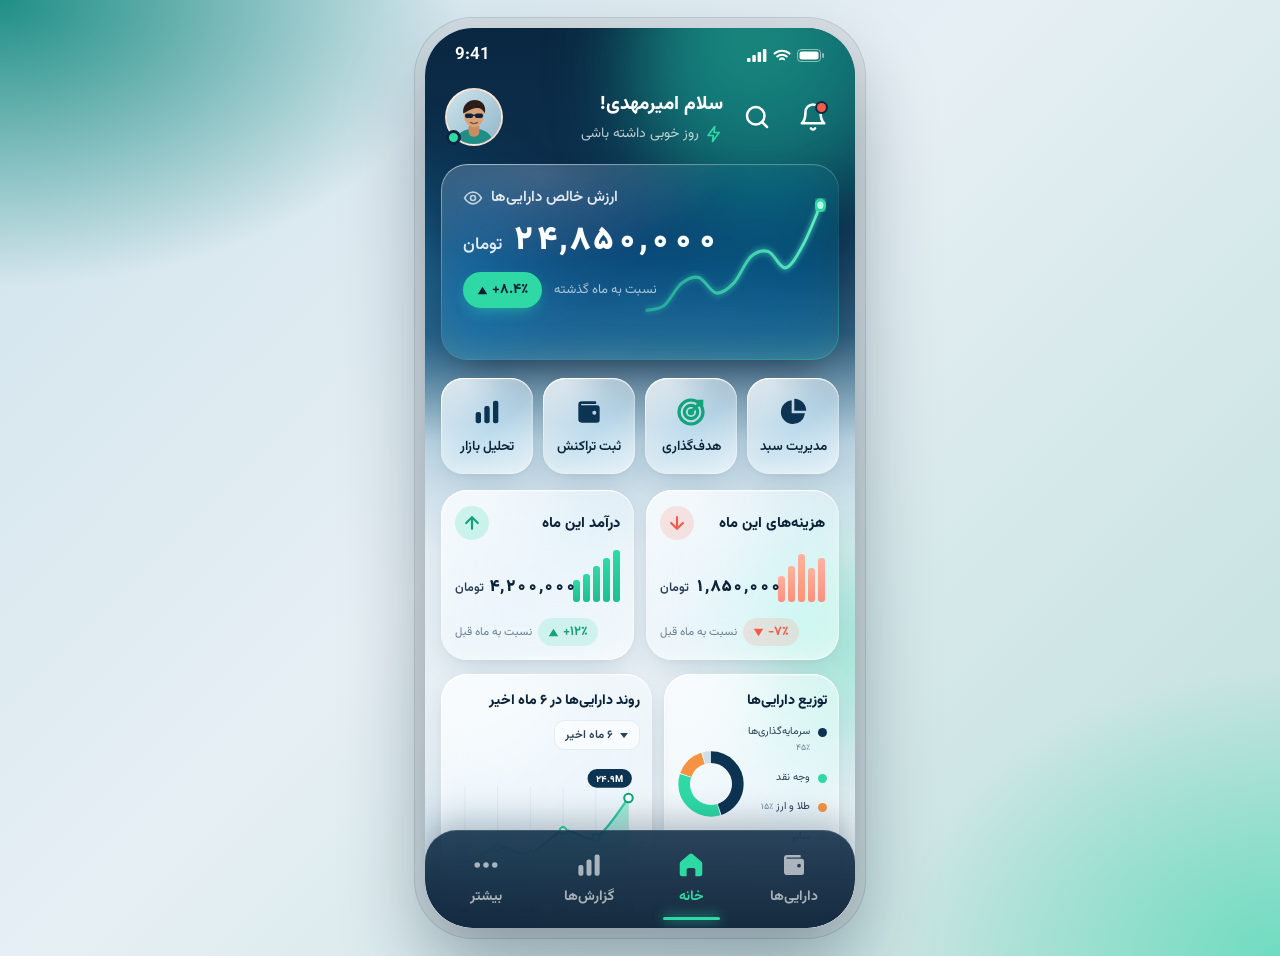
==== finance-app/index.html @ d3fecaba "Add Smart Financial Goals prototype (liquid-glass UI) Standalone HTML/CSS/JS prototype in finance-ap" ====
<!doctype html>
<html lang="fa" dir="rtl">
<head>
  <meta charset="utf-8">
  <meta name="viewport" content="width=device-width, initial-scale=1, viewport-fit=cover">
  <meta name="theme-color" content="#0a2741">
  <title>اهداف هوشمند مالی</title>
  <link rel="preconnect" href="https://fonts.googleapis.com">
  <link rel="preconnect" href="https://fonts.gstatic.com" crossorigin>
  <link href="https://fonts.googleapis.com/css2?family=Vazirmatn:wght@400;500;600;700;800;900&display=swap" rel="stylesheet">
  <link rel="stylesheet" href="css/styles.css">
</head>
<body>
  <div class="phone view-home" id="phone">
    <!-- liquid colour field the glass cards blur -->
    <div class="liquid-bg" aria-hidden="true">
      <div class="blob b1"></div><div class="blob b2"></div><div class="blob b3"></div>
      <div class="blob b4"></div><div class="blob b5"></div>
    </div>

    <main class="scroll" id="scroll">
      <div class="statusbar" aria-hidden="true">
        <span>9:41</span>
        <span class="icons">
          <svg width="20" height="13" viewBox="0 0 20 13" fill="#fff"><rect x="0" y="9" width="3.5" height="4" rx="1"/><rect x="5.3" y="6" width="3.5" height="7" rx="1"/><rect x="10.6" y="3" width="3.5" height="10" rx="1"/><rect x="15.9" y="0" width="3.5" height="13" rx="1"/></svg>
          <svg width="18" height="13" viewBox="0 0 18 13" fill="none" stroke="#fff" stroke-width="2" stroke-linecap="round"><path d="M1.5 4.6a11 11 0 0 1 15 0M4.2 7.6a7 7 0 0 1 9.6 0M6.9 10.4a3 3 0 0 1 4.2 0"/></svg>
          <svg width="28" height="13" viewBox="0 0 28 13"><rect x=".5" y=".5" width="23" height="12" rx="3.5" fill="none" stroke="#fff" opacity=".5"/><rect x="2.5" y="2.5" width="19" height="8" rx="2" fill="#fff"/><rect x="25" y="4" width="2" height="5" rx="1" fill="#fff" opacity=".5"/></svg>
        </span>
      </div>
      <div id="view"></div>
    </main>

    <div id="overlay-slot"></div>

    <nav class="bottom-nav" id="nav" aria-label="منوی اصلی">
      <button class="nav-btn" data-nav="assets">
        <svg width="30" height="30" viewBox="0 0 24 24" fill="currentColor"><path d="M4 6.5A2.5 2.5 0 0 1 6.5 4h10a1 1 0 0 1 0 2h-10a.5.5 0 0 0 0 1H18a2 2 0 0 1 2 2v9a2 2 0 0 1-2 2H6.5A2.5 2.5 0 0 1 4 17.5v-11Zm12 7.5a1.5 1.5 0 1 0 0-3 1.5 1.5 0 0 0 0 3Z"/></svg>
        دارایی‌ها
      </button>
      <button class="nav-btn active" data-nav="home">
        <svg width="30" height="30" viewBox="0 0 24 24" fill="currentColor"><path d="M10.6 3.4a2.2 2.2 0 0 1 2.8 0l6.8 5.7c.5.4.8 1 .8 1.7V19a2 2 0 0 1-2 2h-3.5v-5.2a1.5 1.5 0 0 0-1.5-1.5h-4a1.5 1.5 0 0 0-1.5 1.5V21H5a2 2 0 0 1-2-2v-8.2c0-.7.3-1.3.8-1.7l6.8-5.7Z"/></svg>
        خانه
      </button>
      <button class="nav-btn" data-nav="achievements">
        <svg width="30" height="30" viewBox="0 0 24 24" fill="currentColor"><rect x="3.5" y="12" width="4" height="8.5" rx="1.6"/><rect x="10" y="7.5" width="4" height="13" rx="1.6"/><rect x="16.5" y="3.5" width="4" height="17" rx="1.6"/></svg>
        گزارش‌ها
      </button>
      <button class="nav-btn" data-nav="more">
        <svg width="30" height="30" viewBox="0 0 24 24" fill="currentColor"><circle cx="5" cy="12" r="2.2"/><circle cx="12" cy="12" r="2.2"/><circle cx="19" cy="12" r="2.2"/></svg>
        بیشتر
      </button>
    </nav>

    <div class="toast" id="toast" role="status" aria-live="polite"></div>
  </div>

  <script src="js/engine.js"></script>
  <script src="js/data.js"></script>
  <script src="js/app.js"></script>
</body>
</html>
---- finance-app/css/styles.css ----
/* =====================================================================
   Lmonitor Finance — Liquid Glass UI
   Palette from the reference design (ocean navy + mint + coral),
   card treatment: frosted "liquid glass" (blur + gradient rim + sheen).
   ===================================================================== */

:root {
  --navy-900: #071d33;
  --navy-800: #0a2741;
  --navy-700: #0d3352;
  --navy-600: #124266;
  --ocean:    #155e8c;
  --ocean-2:  #1d77ac;
  --mint:     #2fd9a6;
  --mint-2:   #1fbf8f;
  --mint-3:   #12a37b;
  --mint-soft:#d8f7ec;
  --coral:    #ff7a66;
  --coral-2:  #f25c4a;
  --coral-soft:#ffe3de;
  --orange:   #f59342;
  --amber:    #f2b33d;
  --ink:      #0c2238;
  --ink-2:    #2a3f55;
  --muted:    #6b7f93;
  --line:     rgba(13, 51, 82, .08);
  --bg-light: #eaf1f6;
  --radius-lg: 26px;
  --radius-md: 20px;
  --radius-sm: 14px;
  --font: 'Vazirmatn', 'Vazir', Tahoma, system-ui, sans-serif;
  --ease: cubic-bezier(.2, .8, .2, 1);
  --app-w: 430px;
}

* { box-sizing: border-box; -webkit-tap-highlight-color: transparent; }
html, body { margin: 0; padding: 0; }
body {
  font-family: var(--font);
  color: var(--ink);
  background:
    radial-gradient(60% 50% at 0% 0%, #1f8f86 0%, transparent 60%),
    radial-gradient(50% 50% at 100% 100%, #6fdcc0 0%, transparent 60%),
    linear-gradient(135deg, #cfe3ec 0%, #e6eff4 45%, #bfe0dc 100%);
  min-height: 100vh;
  display: flex;
  justify-content: center;
  align-items: flex-start;
  -webkit-font-smoothing: antialiased;
}
button, input, select, textarea { font-family: inherit; color: inherit; }
button { cursor: pointer; border: 0; background: none; padding: 0; }
.num { font-feature-settings: "tnum"; letter-spacing: .3px; }
.sr-only { position: absolute; width: 1px; height: 1px; overflow: hidden; clip: rect(0 0 0 0); }

/* ---------------------------------------------------------------------
   Phone shell + liquid background
   --------------------------------------------------------------------- */
.phone {
  position: relative;
  width: 100%;
  max-width: var(--app-w);
  min-height: 100vh;
  overflow: hidden;
  background: var(--bg-light);
  isolation: isolate;
}
@media (min-width: 520px) {
  body { padding: 28px 0; }
  .phone {
    min-height: 900px;
    height: calc(100vh - 56px);
    max-height: 932px;
    border-radius: 48px;
    box-shadow: 0 40px 80px rgba(7, 29, 51, .35), 0 0 0 10px rgba(255,255,255,.35), 0 0 0 11px rgba(7,29,51,.15);
  }
}

/* The colour field everything floats on. Glass needs something to blur. */
.liquid-bg {
  position: absolute; inset: 0; z-index: -1; overflow: hidden;
  background: linear-gradient(180deg, var(--navy-800) 0%, var(--navy-700) 22%, #2c5d7d 34%, #b9d3e1 46%, #e4eef4 58%, #e8f0f5 100%);
}
.view-goals .liquid-bg, .view-goal .liquid-bg, .view-achievements .liquid-bg, .view-assets .liquid-bg {
  background: linear-gradient(180deg, var(--navy-800) 0%, var(--navy-700) 16%, #3b6c8a 28%, #c4dae6 40%, #e6eff4 54%, #e8f0f5 100%);
}
.blob {
  position: absolute; border-radius: 50%; filter: blur(40px); opacity: .85;
  animation: float 18s ease-in-out infinite alternate;
}
.blob.b1 { width: 320px; height: 320px; top: -120px; right: -90px; background: radial-gradient(circle at 40% 40%, #1fa58e, #0e6c73 60%, transparent 70%); }
.blob.b2 { width: 260px; height: 260px; top: 120px; left: -140px; background: radial-gradient(circle, #1c6fa0, transparent 70%); animation-duration: 22s; }
.blob.b3 { width: 300px; height: 300px; top: 470px; right: -160px; background: radial-gradient(circle, rgba(47,217,166,.55), transparent 70%); animation-duration: 26s; }
.blob.b4 { width: 260px; height: 260px; top: 760px; left: -120px; background: radial-gradient(circle, rgba(29,119,172,.35), transparent 70%); animation-duration: 20s; }
.blob.b5 { width: 220px; height: 220px; top: 1050px; right: -60px; background: radial-gradient(circle, rgba(47,217,166,.35), transparent 70%); animation-duration: 24s; }
@keyframes float {
  0%   { transform: translate(0, 0) scale(1); }
  50%  { transform: translate(-30px, 25px) scale(1.08); }
  100% { transform: translate(20px, -20px) scale(.96); }
}
@media (prefers-reduced-motion: reduce) { .blob, .ring-anim, .shine { animation: none !important; } }

.scroll {
  position: absolute; inset: 0;
  overflow-y: auto; overflow-x: hidden;
  padding: 0 16px 130px;
  scrollbar-width: none;
}
.scroll::-webkit-scrollbar { display: none; }

/* ---------------------------------------------------------------------
   Glass — the core of the look
   --------------------------------------------------------------------- */
.glass, .glass-dark {
  position: relative;
  border-radius: var(--radius-lg);
  isolation: isolate;
  overflow: hidden;
}
/* light glass (cards on the light area) */
.glass {
  background: linear-gradient(140deg, rgba(255,255,255,.72) 0%, rgba(255,255,255,.38) 55%, rgba(255,255,255,.52) 100%);
  -webkit-backdrop-filter: blur(24px) saturate(170%);
  backdrop-filter: blur(24px) saturate(170%);
  box-shadow:
    0 12px 32px -10px rgba(13, 51, 82, .18),
    0 2px 6px rgba(13, 51, 82, .04),
    inset 0 1px 1px rgba(255,255,255,.95),
    inset 0 -8px 24px -12px rgba(255,255,255,.6);
}
/* dark glass (cards on the navy area) */
.glass-dark {
  color: #fff;
  background: linear-gradient(140deg, rgba(255,255,255,.14) 0%, rgba(255,255,255,.04) 50%, rgba(47,217,166,.06) 100%);
  -webkit-backdrop-filter: blur(26px) saturate(160%);
  backdrop-filter: blur(26px) saturate(160%);
  box-shadow:
    0 20px 40px -16px rgba(0, 10, 25, .55),
    inset 0 1px 1px rgba(255,255,255,.25),
    inset 0 -20px 40px -20px rgba(47,217,166,.12);
}
/* liquid rim: gradient border bright on top-left, fading out */
.glass::after, .glass-dark::after {
  content: ''; position: absolute; inset: 0; border-radius: inherit; padding: 1px;
  background: linear-gradient(150deg, rgba(255,255,255,.95), rgba(255,255,255,.25) 40%, rgba(255,255,255,.08) 70%, rgba(255,255,255,.6));
  -webkit-mask: linear-gradient(#000 0 0) content-box, linear-gradient(#000 0 0);
  -webkit-mask-composite: xor; mask-composite: exclude;
  pointer-events: none; z-index: 2;
}
.glass-dark::after {
  background: linear-gradient(150deg, rgba(255,255,255,.45), rgba(255,255,255,.08) 40%, rgba(255,255,255,.02) 70%, rgba(47,217,166,.35));
}
/* sheen: soft light caught on the top of the glass */
.glass::before, .glass-dark::before {
  content: ''; position: absolute; z-index: -1; pointer-events: none;
  top: -40%; left: -20%; width: 90%; height: 90%;
  background: radial-gradient(closest-side, rgba(255,255,255,.55), transparent);
  opacity: .6;
}
.glass-dark::before { background: radial-gradient(closest-side, rgba(255,255,255,.18), transparent); opacity: .8; }

.press { transition: transform .25s var(--ease), box-shadow .25s var(--ease); }
.press:active { transform: scale(.97); }

/* ---------------------------------------------------------------------
   Status bar + header
   --------------------------------------------------------------------- */
.statusbar {
  display: flex; justify-content: space-between; align-items: center;
  direction: ltr; color: #fff; font-weight: 600; font-size: 17px;
  padding: 14px 14px 6px;
}
.statusbar .icons { display: flex; gap: 6px; align-items: center; }

.header {
  display: flex; align-items: center; gap: 12px; color: #fff;
  padding: 14px 4px 18px;
}
.avatar {
  position: relative; width: 58px; height: 58px; border-radius: 50%; flex-shrink: 0;
  background: linear-gradient(135deg, #f3d5b5, #c48b62);
  border: 2px solid rgba(255,255,255,.65);
  overflow: hidden;
}
.avatar svg { width: 100%; height: 100%; display: block; }
.avatar-wrap { position: relative; }
.avatar-wrap .online {
  position: absolute; bottom: 1px; left: 1px; width: 15px; height: 15px; border-radius: 50%;
  background: var(--mint); border: 3px solid var(--navy-800);
}
.hello { flex: 1; min-width: 0; }
.hello h1 { margin: 0; font-size: 19px; font-weight: 800; }
.hello p { margin: 4px 0 0; font-size: 14px; color: rgba(255,255,255,.72); display: flex; align-items: center; gap: 6px; }
.hello p svg { color: var(--mint); }
.icon-btn {
  position: relative; width: 44px; height: 44px; display: grid; place-items: center; color: #fff; border-radius: 14px;
}
.icon-btn .dot { position: absolute; top: 8px; right: 9px; width: 9px; height: 9px; border-radius: 50%; background: var(--coral-2); box-shadow: 0 0 0 2px var(--navy-800); }

.topbar {
  display: flex; align-items: center; gap: 10px; color: #fff; padding: 8px 2px 18px;
}
.topbar h1 { flex: 1; margin: 0; font-size: 20px; font-weight: 800; }
.topbar .icon-btn { background: rgba(255,255,255,.1); border: 1px solid rgba(255,255,255,.15); backdrop-filter: blur(10px); }

/* ---------------------------------------------------------------------
   Net-worth hero
   --------------------------------------------------------------------- */
.networth { padding: 22px 22px 20px; min-height: 196px; }
.networth .label { display: flex; align-items: center; justify-content: flex-start; gap: 8px; flex-direction: row-reverse; color: rgba(255,255,255,.88); font-size: 15px; font-weight: 600; }
.networth .label button { color: rgba(255,255,255,.7); display: grid; }
.networth .amount { display: flex; align-items: baseline; justify-content: flex-end; gap: 10px; margin: 16px 0 14px; position: relative; z-index: 1; }
.networth .amount b { font-size: 33px; font-weight: 900; letter-spacing: .5px; line-height: 1; }
.networth .amount span { font-size: 17px; font-weight: 600; color: rgba(255,255,255,.88); }
.networth .compare { display: flex; align-items: center; justify-content: flex-end; gap: 12px; font-size: 13px; color: rgba(255,255,255,.65); position: relative; z-index: 1; }
.networth { display: flex; justify-content: flex-end; }
.networth .nw-text { position: relative; z-index: 1; }
.networth .spark { position: absolute; right: 10px; bottom: 16px; width: 48%; height: 160px; z-index: 0; pointer-events: none; }
/* reference layout: avatar + greeting on the left, actions on the right */
.home-header { flex-direction: row-reverse; }
.home-header .hello { flex: 0 1 auto; margin-left: auto; text-align: right; }
.home-header .hello p { justify-content: flex-start; }
.blurred .amount b, .blurred .money { filter: blur(9px); }

.pill {
  display: inline-flex; align-items: center; gap: 4px; font-weight: 700; font-size: 13px;
  padding: 4px 10px; border-radius: 999px; direction: ltr;
}
.pill.solid-mint { background: var(--mint); color: var(--navy-900); padding: 7px 14px; font-size: 14px; box-shadow: 0 6px 16px -6px rgba(47,217,166,.7); }
.pill.mint { background: rgba(47,217,166,.16); color: var(--mint-3); }
.pill.coral { background: rgba(255,122,102,.16); color: var(--coral-2); }
.pill.amber { background: rgba(242,179,61,.18); color: #b97a06; }
.pill.navy { background: rgba(13,51,82,.08); color: var(--navy-600); }
.pill.rtl { direction: rtl; }

/* ---------------------------------------------------------------------
   Quick actions
   --------------------------------------------------------------------- */
.actions { display: grid; grid-template-columns: repeat(4, 1fr); gap: 10px; margin: 18px 0 16px; }
.action {
  display: flex; flex-direction: column; align-items: center; justify-content: center; gap: 8px;
  height: 96px; border-radius: 22px; font-size: 13.5px; font-weight: 600; color: var(--ink);
}
.action svg { color: var(--navy-700); }
.action.active svg { color: var(--mint-3); }

/* ---------------------------------------------------------------------
   Generic card bits
   --------------------------------------------------------------------- */
.card { padding: 18px; margin-bottom: 14px; }
.card-head { display: flex; align-items: center; justify-content: space-between; gap: 8px; margin-bottom: 12px; }
.card-head h2, .card-head h3 { margin: 0; font-size: 16px; font-weight: 800; color: var(--ink); }
.card-head .link { color: var(--ocean); font-weight: 700; font-size: 14px; display: flex; align-items: center; gap: 4px; }
.sub { color: var(--muted); font-size: 12.5px; }
.grid-2 { display: grid; grid-template-columns: 1fr 1fr; gap: 12px; margin-bottom: 14px; }
.grid-2 > .card { margin-bottom: 0; }
.section-title { display: flex; align-items: center; justify-content: space-between; margin: 22px 4px 10px; }
.section-title h2 { margin: 0; font-size: 16px; font-weight: 800; }

/* stat cards (income / expense) */
.stat { padding: 16px 14px 14px; min-height: 160px; }
.stat .top { display: flex; justify-content: space-between; align-items: center; }
.stat .top h3 { margin: 0; font-size: 14.5px; font-weight: 800; }
.stat .badge-ico { width: 34px; height: 34px; border-radius: 50%; display: grid; place-items: center; }
.stat.up .badge-ico { background: rgba(47,217,166,.2); color: var(--mint-3); }
.stat.down .badge-ico { background: rgba(255,122,102,.18); color: var(--coral-2); }
.stat .val { display: flex; align-items: baseline; justify-content: flex-end; gap: 5px; margin: 34px 0 18px; }
.stat .foot { justify-content: flex-end; }
.stat .val b { font-size: 16.5px; font-weight: 900; }
.stat .val span { font-size: 12.5px; font-weight: 600; color: var(--ink-2); }
.stat .foot { display: flex; align-items: center; gap: 6px; font-size: 11.5px; color: var(--muted); }
.stat .bars { direction: ltr; position: absolute; right: 14px; top: 60px; display: flex; align-items: flex-end; gap: 3px; height: 52px; }
.stat .bars i { display: block; width: 7px; border-radius: 3px; }
.stat.up .bars i { background: linear-gradient(180deg, var(--mint), var(--mint-2)); }
.stat.down .bars i { background: linear-gradient(180deg, #ffb39f, #ff8f7a); }
.stat .val, .stat .foot { position: relative; z-index: 1; }

/* trend + donut row */
.row-charts { display: grid; grid-template-columns: .95fr 1.15fr; gap: 12px; margin-bottom: 14px; }
.row-charts > .card { margin-bottom: 0; padding: 16px 12px 12px; }
.chip-select {
  display: inline-flex; align-items: center; gap: 6px; font-size: 11.5px; font-weight: 600; color: var(--ink-2);
  padding: 5px 10px; border-radius: 10px; background: rgba(255,255,255,.6); border: 1px solid rgba(13,51,82,.08);
}
.trend-svg { width: 100%; height: 190px; display: block; overflow: visible; }
.trend-svg text { font-family: var(--font); }
.donut-wrap { display: flex; flex-direction: column; gap: 12px; }
.legend { list-style: none; margin: 0; padding: 0; display: grid; gap: 14px; font-size: 11.5px; color: var(--ink-2); }
.donut-body { display: flex; align-items: center; gap: 8px; }
.donut-body .legend { flex: 1; min-width: 0; gap: 14px; font-size: 10.5px; }
.donut-body .legend li { align-items: flex-start; line-height: 1.5; }
.donut-body .legend li i { margin-top: 4px; }
.donut { width: 70px; height: 70px; flex-shrink: 0; transform: rotate(-90deg); }
/* range inputs: light track, mint thumb */
input[type=range] { -webkit-appearance: none; appearance: none; height: 8px; border-radius: 8px; background: rgba(13,51,82,.1); outline: none; }
input[type=range]::-webkit-slider-thumb { -webkit-appearance: none; width: 24px; height: 24px; border-radius: 50%; background: linear-gradient(135deg, var(--mint), var(--mint-2)); border: 3px solid #fff; box-shadow: 0 4px 10px rgba(31,191,143,.5); cursor: pointer; }
input[type=range]::-moz-range-thumb { width: 20px; height: 20px; border-radius: 50%; background: var(--mint-2); border: 3px solid #fff; box-shadow: 0 4px 10px rgba(31,191,143,.5); }
.legend li { display: flex; align-items: center; gap: 8px; }
.legend i { width: 9px; height: 9px; border-radius: 50%; flex-shrink: 0; }
.legend span { flex: 1; }
.legend small { color: var(--muted); }

/* transaction row */
.tx { display: flex; align-items: center; gap: 12px; padding-top: 12px; border-top: 1px solid var(--line); }
.tx .ico { width: 52px; height: 52px; border-radius: 50%; display: grid; place-items: center; flex-shrink: 0; }
.tx .ico.navy { background: rgba(13,51,82,.08); color: var(--navy-700); }
.tx .ico.mint { background: rgba(47,217,166,.2); color: var(--mint-3); }
.tx .meta { flex: 1; min-width: 0; font-size: 14px; }
.tx .meta small { display: block; color: var(--muted); font-size: 12.5px; margin-top: 4px; }
.tx .amt { font-weight: 800; font-size: 16px; color: var(--mint-3); direction: ltr; }
.tx .amt.neg { color: var(--coral-2); }

/* ---------------------------------------------------------------------
   Bottom nav (dark liquid glass)
   --------------------------------------------------------------------- */
.bottom-nav {
  position: absolute; left: 0; right: 0; bottom: 0; z-index: 20;
  display: grid; grid-template-columns: repeat(4, 1fr);
  padding: 14px 10px calc(16px + env(safe-area-inset-bottom));
  border-radius: 32px 32px 0 0;
  background: linear-gradient(180deg, rgba(10,39,65,.86), rgba(7,29,51,.94));
  -webkit-backdrop-filter: blur(24px) saturate(160%);
  backdrop-filter: blur(24px) saturate(160%);
  box-shadow: 0 -10px 30px rgba(7,29,51,.25), inset 0 1px 0 rgba(255,255,255,.12);
}
.nav-btn { display: flex; flex-direction: column; align-items: center; gap: 6px; color: rgba(255,255,255,.62); font-size: 14px; font-weight: 700; padding: 6px 0 4px; position: relative; }
.nav-btn.active { color: var(--mint); }
.nav-btn.active::after { content: ''; position: absolute; bottom: -8px; width: 56%; height: 3px; border-radius: 3px; background: var(--mint); box-shadow: 0 0 12px var(--mint); }

/* ---------------------------------------------------------------------
   Goals dashboard
   --------------------------------------------------------------------- */
.game-strip { display: flex; align-items: center; gap: 14px; padding: 14px 16px; margin-bottom: 14px; }
.lvl-badge {
  width: 52px; height: 52px; border-radius: 16px; flex-shrink: 0; display: grid; place-items: center;
  background: linear-gradient(135deg, var(--mint), var(--ocean-2)); color: var(--navy-900); font-weight: 900; font-size: 20px;
  box-shadow: 0 8px 20px -8px rgba(47,217,166,.8), inset 0 1px 0 rgba(255,255,255,.6);
}
.game-strip .info { flex: 1; min-width: 0; }
.game-strip .info b { font-size: 15px; }
.game-strip .info small { color: rgba(255,255,255,.65); font-size: 12px; }
.xpbar { height: 8px; border-radius: 8px; background: rgba(255,255,255,.14); overflow: hidden; margin-top: 8px; }
.xpbar i { display: block; height: 100%; border-radius: inherit; background: linear-gradient(90deg, var(--mint), #8ff0cf); transition: width .8s var(--ease); }
.streak { display: flex; flex-direction: column; align-items: center; gap: 2px; font-weight: 800; font-size: 18px; }
.streak small { font-size: 10.5px; font-weight: 600; color: rgba(255,255,255,.65); }
.streak .flame { font-size: 22px; filter: drop-shadow(0 0 8px rgba(255,140,60,.7)); }

.capacity { padding: 16px; margin-bottom: 14px; }
.cap-row { display: flex; justify-content: space-between; align-items: center; font-size: 13px; margin-top: 10px; }
.cap-row b { font-size: 14px; }
.stack-bar { display: flex; height: 12px; border-radius: 10px; overflow: hidden; background: rgba(13,51,82,.07); margin-top: 10px; }
.stack-bar i { display: block; height: 100%; transition: width .6s var(--ease); }
.emergency { display: flex; align-items: center; gap: 10px; margin-top: 14px; padding-top: 12px; border-top: 1px solid var(--line); font-size: 12.5px; }
.emergency .bar { flex: 1; height: 6px; border-radius: 6px; background: rgba(13,51,82,.08); overflow: hidden; }
.emergency .bar i { display: block; height: 100%; background: var(--ocean-2); border-radius: inherit; }

.hero-goal { padding: 20px; margin-bottom: 14px; }
.hero-goal .tag { display: inline-flex; align-items: center; gap: 6px; font-size: 12px; font-weight: 700; color: var(--mint); background: rgba(47,217,166,.14); padding: 4px 10px; border-radius: 999px; }
.hero-goal .body { display: flex; align-items: center; gap: 16px; margin-top: 14px; }
.hero-goal h2 { margin: 0 0 4px; font-size: 21px; font-weight: 900; }
.hero-goal .money { font-size: 13px; color: rgba(255,255,255,.7); }
.hero-goal .money b { color: #fff; font-size: 15px; }
.hero-goal .kpis { display: grid; grid-template-columns: repeat(3, 1fr); gap: 8px; margin-top: 16px; }
.kpi { padding: 10px; border-radius: 16px; background: rgba(255,255,255,.07); border: 1px solid rgba(255,255,255,.1); }
.kpi small { display: block; font-size: 10.5px; color: rgba(255,255,255,.6); margin-bottom: 4px; }
.kpi b { font-size: 13px; }
.glass .kpi { background: rgba(255,255,255,.5); border-color: rgba(255,255,255,.8); }
.glass .kpi small { color: var(--muted); }
.btn-row { display: flex; gap: 10px; margin-top: 16px; }

.ring { position: relative; flex-shrink: 0; display: grid; place-items: center; }
.ring svg { transform: rotate(-90deg); display: block; }
.ring .center { position: absolute; inset: 0; display: grid; place-items: center; text-align: center; line-height: 1.1; }
.ring .center .emoji { font-size: 30px; }
.ring .center b { font-size: 15px; font-weight: 900; }
.ring .center img { width: 62%; height: 62%; border-radius: 50%; object-fit: cover; }
.ring-anim { transition: stroke-dashoffset 1.1s var(--ease); }

.goal-item { display: flex; align-items: center; gap: 12px; padding: 14px; margin-bottom: 10px; }
.goal-item .meta { flex: 1; min-width: 0; }
.goal-item h3 { margin: 0; font-size: 15px; font-weight: 800; white-space: nowrap; overflow: hidden; text-overflow: ellipsis; }
.goal-item .line { display: flex; flex-wrap: wrap; align-items: center; gap: 6px; margin-top: 6px; font-size: 12px; color: var(--muted); }
.reorder { display: flex; flex-direction: column; gap: 4px; }
.reorder button { width: 28px; height: 24px; border-radius: 8px; display: grid; place-items: center; color: var(--navy-600); background: rgba(255,255,255,.6); border: 1px solid rgba(13,51,82,.08); }
.reorder button:disabled { opacity: .3; cursor: default; }

.empty { text-align: center; padding: 30px 20px; color: var(--muted); }
.empty .big { font-size: 46px; }

/* buttons */
.btn {
  display: inline-flex; align-items: center; justify-content: center; gap: 8px;
  height: 46px; padding: 0 18px; border-radius: 15px; font-weight: 800; font-size: 14.5px;
  transition: transform .2s var(--ease), filter .2s;
}
.btn:active { transform: scale(.97); }
.btn.primary { background: linear-gradient(135deg, var(--mint), var(--mint-2)); color: var(--navy-900); box-shadow: 0 10px 22px -10px rgba(31,191,143,.9), inset 0 1px 0 rgba(255,255,255,.5); }
.btn.ghost { background: rgba(255,255,255,.12); color: #fff; border: 1px solid rgba(255,255,255,.2); }
.btn.light { background: rgba(255,255,255,.65); color: var(--navy-700); border: 1px solid rgba(255,255,255,.9); }
.btn.danger { background: rgba(255,122,102,.14); color: var(--coral-2); }
.btn.block { width: 100%; }
.btn.sm { height: 36px; font-size: 13px; padding: 0 12px; border-radius: 12px; }
.fab {
  position: absolute; z-index: 25; left: 20px; bottom: 108px; width: 58px; height: 58px; border-radius: 20px;
  display: grid; place-items: center; color: var(--navy-900);
  background: linear-gradient(135deg, var(--mint), var(--mint-2));
  box-shadow: 0 14px 30px -10px rgba(31,191,143,.9), inset 0 1px 0 rgba(255,255,255,.6);
}

/* ---------------------------------------------------------------------
   Goal detail
   --------------------------------------------------------------------- */
.detail-hero { padding: 22px 20px; margin-bottom: 14px; text-align: center; }
.detail-hero .ring { margin: 0 auto 12px; }
.detail-hero h2 { margin: 0; font-size: 22px; font-weight: 900; }
.detail-hero .money { margin-top: 6px; font-size: 14px; color: rgba(255,255,255,.75); }
.detail-hero .money b { color: #fff; font-size: 17px; }
.detail-hero .chips { display: flex; justify-content: center; gap: 8px; margin-top: 12px; flex-wrap: wrap; }

.alert { display: flex; gap: 12px; padding: 14px; margin-bottom: 12px; font-size: 13px; line-height: 1.8; }
.alert .ico { font-size: 22px; line-height: 1; }
.alert.warn { box-shadow: inset 4px 0 0 var(--coral), 0 12px 32px -10px rgba(13,51,82,.18); }
.alert.info { box-shadow: inset 4px 0 0 var(--ocean-2), 0 12px 32px -10px rgba(13,51,82,.18); }
.alert.good { box-shadow: inset 4px 0 0 var(--mint), 0 12px 32px -10px rgba(13,51,82,.18); }
.alert b { color: var(--ink); }
.alert .actions-inline { display: flex; gap: 8px; margin-top: 8px; flex-wrap: wrap; }

.kpi-grid { display: grid; grid-template-columns: 1fr 1fr; gap: 10px; }
.kpi-grid .kpi b { font-size: 15px; color: var(--ink); }

.seg { display: flex; padding: 4px; border-radius: 14px; background: rgba(13,51,82,.06); gap: 4px; }
.seg button { flex: 1; height: 34px; border-radius: 11px; font-size: 13px; font-weight: 700; color: var(--muted); transition: all .25s var(--ease); }
.seg button.on { background: #fff; color: var(--navy-700); box-shadow: 0 4px 10px -4px rgba(13,51,82,.25); }

.scenarios { display: grid; grid-template-columns: repeat(3, 1fr); gap: 8px; }
.scenario {
  text-align: center; padding: 12px 6px; border-radius: 18px; border: 1.5px solid transparent;
  background: rgba(255,255,255,.5); transition: all .25s var(--ease);
}
.scenario.on { border-color: var(--mint-2); background: rgba(47,217,166,.12); box-shadow: 0 8px 20px -10px rgba(31,191,143,.7); }
.scenario .ttl { font-size: 12.5px; font-weight: 800; }
.scenario .en { font-size: 10px; color: var(--muted); }
.scenario .m { font-size: 18px; font-weight: 900; margin: 8px 0 2px; color: var(--navy-700); }
.scenario .amt { font-size: 11.5px; color: var(--ink-2); }
.scenario .press { display: inline-block; margin-top: 6px; }
.compare-bars { margin-top: 14px; display: grid; gap: 8px; }
.compare-bars .r { display: grid; grid-template-columns: 72px 1fr 54px; align-items: center; gap: 8px; font-size: 12px; }
.compare-bars .track { height: 10px; border-radius: 10px; background: rgba(13,51,82,.07); overflow: hidden; }
.compare-bars .track i { display: block; height: 100%; border-radius: inherit; transition: width .6s var(--ease); }

.whatif .slider-row { margin: 14px 0 6px; }
.whatif label { display: flex; justify-content: space-between; font-size: 13px; font-weight: 700; }
input[type=range] { width: 100%; accent-color: var(--mint-2); margin-top: 10px; }
.toggle { display: flex; align-items: center; justify-content: space-between; gap: 10px; padding: 10px 0; border-top: 1px solid var(--line); font-size: 13px; }
.toggle small { display: block; color: var(--muted); font-size: 11.5px; margin-top: 2px; }
.switch { position: relative; width: 46px; height: 28px; flex-shrink: 0; }
.switch input { opacity: 0; width: 0; height: 0; }
.switch span { position: absolute; inset: 0; border-radius: 28px; background: rgba(13,51,82,.15); transition: .25s; }
.switch span::before { content: ''; position: absolute; width: 22px; height: 22px; top: 3px; right: 3px; border-radius: 50%; background: #fff; box-shadow: 0 2px 6px rgba(0,0,0,.2); transition: .25s var(--ease); }
.switch input:checked + span { background: var(--mint-2); }
.switch input:checked + span::before { transform: translateX(-18px); }
.whatif-result { margin-top: 12px; padding: 14px; border-radius: 18px; background: linear-gradient(135deg, rgba(47,217,166,.16), rgba(29,119,172,.1)); text-align: center; }
.whatif-result b { font-size: 22px; font-weight: 900; color: var(--mint-3); }
.whatif-result p { margin: 4px 0 0; font-size: 12.5px; color: var(--ink-2); }

.cadence { display: flex; align-items: center; justify-content: space-between; margin-top: 12px; padding: 14px; border-radius: 18px; background: rgba(255,255,255,.55); }
.cadence b { font-size: 20px; font-weight: 900; color: var(--navy-700); }

/* roadmap timeline */
.roadmap { position: relative; padding-right: 8px; margin-top: 6px; }
.roadmap::before { content: ''; position: absolute; top: 24px; bottom: 24px; right: 31px; width: 4px; border-radius: 4px; background: rgba(13,51,82,.08); }
.roadmap .fill { position: absolute; top: 24px; right: 31px; width: 4px; border-radius: 4px; background: linear-gradient(180deg, var(--mint), var(--mint-2)); box-shadow: 0 0 10px rgba(47,217,166,.6); transition: height 1s var(--ease); }
.ms { position: relative; display: flex; gap: 14px; padding: 10px 0; }
.ms .node {
  position: relative; z-index: 1; width: 50px; height: 50px; flex-shrink: 0; border-radius: 50%;
  display: grid; place-items: center; font-weight: 900; font-size: 13px;
  background: #fff; color: var(--muted); border: 3px solid rgba(13,51,82,.1);
}
.ms.done .node { background: linear-gradient(135deg, var(--mint), var(--mint-2)); color: var(--navy-900); border-color: rgba(255,255,255,.9); box-shadow: 0 8px 18px -8px rgba(31,191,143,.9); }
.ms.current .node { border-color: var(--mint-2); color: var(--mint-3); box-shadow: 0 0 0 6px rgba(47,217,166,.18); animation: pulse 2s ease-in-out infinite; }
@keyframes pulse { 50% { box-shadow: 0 0 0 11px rgba(47,217,166,.06); } }
.ms .box { flex: 1; padding: 12px 14px; border-radius: 18px; }
.ms .box .t { display: flex; justify-content: space-between; align-items: center; gap: 6px; }
.ms .box h4 { margin: 0; font-size: 14px; font-weight: 800; }
.ms .box .d { display: grid; grid-template-columns: 1fr 1fr; gap: 4px 10px; margin-top: 8px; font-size: 12px; color: var(--muted); }
.ms .box .d b { color: var(--ink); font-weight: 700; }
.ms .reward { display: inline-flex; align-items: center; gap: 4px; font-size: 11.5px; font-weight: 800; color: #b97a06; background: rgba(242,179,61,.16); padding: 3px 8px; border-radius: 999px; }
.ms.done .box { opacity: .82; }

.changes { list-style: none; padding: 0; margin: 6px 0 0; display: grid; gap: 8px; }
.changes li { font-size: 12.5px; line-height: 1.8; padding: 10px 12px; border-radius: 14px; background: rgba(255,255,255,.55); }
.changes li small { display: block; color: var(--muted); }

.resources .r { display: flex; justify-content: space-between; align-items: center; padding: 10px 0; border-top: 1px solid var(--line); font-size: 13px; }
.resources .r:first-of-type { border-top: 0; }
.resources .r small { display: block; color: var(--muted); font-size: 11px; }

.sticky-cta { position: absolute; left: 16px; right: 16px; bottom: 104px; z-index: 22; display: flex; gap: 10px; }
.sticky-cta .btn { flex: 1; height: 52px; border-radius: 18px; }

/* ---------------------------------------------------------------------
   Achievements
   --------------------------------------------------------------------- */
.level-card { padding: 22px; text-align: center; margin-bottom: 14px; }
.level-card .lvl-badge { width: 76px; height: 76px; margin: 0 auto 10px; font-size: 30px; border-radius: 24px; }
.level-card h2 { margin: 0; font-size: 20px; }
.level-card .stats { display: grid; grid-template-columns: repeat(3, 1fr); gap: 8px; margin-top: 16px; }
.badges { display: grid; grid-template-columns: repeat(3, 1fr); gap: 10px; }
.badge { padding: 14px 8px; text-align: center; border-radius: 20px; }
.badge .i { font-size: 30px; display: block; }
.badge b { display: block; font-size: 12.5px; margin-top: 6px; }
.badge small { display: block; font-size: 10.5px; color: var(--muted); margin-top: 3px; line-height: 1.6; }
.badge.locked .i { filter: grayscale(1); opacity: .35; }
.badge.locked b { color: var(--muted); }
.history { list-style: none; margin: 0; padding: 0; }
.history li { display: flex; gap: 12px; align-items: center; padding: 10px 0; border-top: 1px solid var(--line); font-size: 13px; }
.history li:first-child { border-top: 0; }
.history .hi { width: 38px; height: 38px; border-radius: 12px; display: grid; place-items: center; background: rgba(47,217,166,.14); flex-shrink: 0; font-size: 18px; }
.history .txt { flex: 1; }
.history small { color: var(--muted); font-size: 11.5px; }

/* ---------------------------------------------------------------------
   Forms + sheets
   --------------------------------------------------------------------- */
.sheet-backdrop {
  position: absolute; inset: 0; z-index: 40; background: rgba(7, 29, 51, .38);
  -webkit-backdrop-filter: blur(6px); backdrop-filter: blur(6px);
  opacity: 0; pointer-events: none; transition: opacity .3s var(--ease);
}
.sheet-backdrop.open { opacity: 1; pointer-events: auto; }
.sheet {
  position: absolute; left: 0; right: 0; bottom: 0; z-index: 41; max-height: 90%;
  overflow-y: auto; padding: 10px 18px 28px; border-radius: 30px 30px 0 0;
  transform: translateY(105%); transition: transform .4s var(--ease);
  background: linear-gradient(160deg, rgba(255,255,255,.88), rgba(240,247,251,.78));
  -webkit-backdrop-filter: blur(30px) saturate(170%); backdrop-filter: blur(30px) saturate(170%);
  box-shadow: 0 -20px 50px rgba(7,29,51,.25), inset 0 1px 0 #fff;
  scrollbar-width: none;
}
.sheet.open { transform: translateY(0); }
.sheet .grab { width: 44px; height: 5px; border-radius: 5px; background: rgba(13,51,82,.18); margin: 0 auto 14px; }
.sheet h2 { margin: 0 0 14px; font-size: 19px; font-weight: 900; }
.field { margin-bottom: 14px; }
.field > label { display: block; font-size: 13px; font-weight: 700; margin-bottom: 6px; color: var(--ink-2); }
.field .hint { font-size: 11.5px; color: var(--muted); margin-top: 5px; }
.input, select.input {
  width: 100%; height: 48px; padding: 0 14px; border-radius: 14px; font-size: 15px;
  border: 1px solid rgba(13,51,82,.12); background: rgba(255,255,255,.75); outline: none;
  transition: border-color .2s, box-shadow .2s;
}
.input:focus { border-color: var(--mint-2); box-shadow: 0 0 0 4px rgba(47,217,166,.18); }
.input.money { direction: ltr; text-align: right; font-weight: 700; }
.input-suffix { position: relative; }
.input-suffix span { position: absolute; left: 14px; top: 50%; transform: translateY(-50%); font-size: 12px; color: var(--muted); pointer-events: none; }
.row-2 { display: grid; grid-template-columns: 1fr 1fr; gap: 10px; }
.emoji-pick { display: flex; flex-wrap: wrap; gap: 8px; }
.emoji-pick button { width: 46px; height: 46px; border-radius: 14px; font-size: 22px; background: rgba(255,255,255,.7); border: 1.5px solid transparent; }
.emoji-pick button.on { border-color: var(--mint-2); background: rgba(47,217,166,.14); }
.emoji-pick .upload { font-size: 12px; font-weight: 700; color: var(--ocean); width: auto; padding: 0 12px; }
.quick-amts { display: flex; flex-wrap: wrap; gap: 8px; margin-top: 10px; }
.quick-amts button { padding: 8px 12px; border-radius: 12px; font-size: 12.5px; font-weight: 700; background: rgba(13,51,82,.06); color: var(--navy-700); }
.preview-box { padding: 14px; border-radius: 18px; background: linear-gradient(135deg, rgba(47,217,166,.14), rgba(29,119,172,.08)); font-size: 13px; line-height: 1.9; margin-bottom: 14px; }
.inv-row { display: grid; grid-template-columns: 1.2fr 1fr 1fr 32px; gap: 6px; margin-bottom: 8px; }
.inv-row .input { height: 42px; font-size: 13px; padding: 0 10px; }
.inv-row button { color: var(--coral-2); font-size: 20px; }

/* toast */
.toast {
  position: absolute; left: 50%; top: 60px; z-index: 60; transform: translate(-50%, -30px); opacity: 0;
  padding: 12px 18px; border-radius: 16px; color: #fff; font-size: 13.5px; font-weight: 600; max-width: 88%;
  background: rgba(10,39,65,.88); -webkit-backdrop-filter: blur(16px); backdrop-filter: blur(16px);
  box-shadow: 0 14px 30px rgba(7,29,51,.35); transition: all .35s var(--ease); pointer-events: none; text-align: center;
}
.toast.show { opacity: 1; transform: translate(-50%, 0); }

/* celebration */
.celebrate {
  position: absolute; inset: 0; z-index: 70; display: grid; place-items: center; padding: 24px;
  background: rgba(7,29,51,.55); -webkit-backdrop-filter: blur(10px); backdrop-filter: blur(10px);
  opacity: 0; pointer-events: none; transition: opacity .3s;
}
.celebrate.open { opacity: 1; pointer-events: auto; }
.celebrate canvas { position: absolute; inset: 0; width: 100%; height: 100%; pointer-events: none; }
.celebrate .glass-dark { padding: 28px 22px; text-align: center; width: 100%; max-width: 340px; transform: scale(.8); transition: transform .5s cubic-bezier(.2, 1.4, .4, 1); }
.celebrate.open .glass-dark { transform: scale(1); }
.celebrate .trophy { font-size: 64px; display: block; animation: bounce 1.2s ease-in-out infinite; }
@keyframes bounce { 50% { transform: translateY(-8px) rotate(-4deg); } }
.celebrate h2 { margin: 10px 0 6px; font-size: 22px; }
.celebrate p { margin: 0; color: rgba(255,255,255,.75); font-size: 14px; line-height: 1.8; }
.celebrate .xp { display: inline-block; margin: 14px 0; font-size: 26px; font-weight: 900; color: var(--mint); text-shadow: 0 0 20px rgba(47,217,166,.6); }
.celebrate .new-badges { display: flex; justify-content: center; gap: 10px; flex-wrap: wrap; margin-bottom: 16px; }
.celebrate .new-badges span { padding: 8px 12px; border-radius: 14px; background: rgba(255,255,255,.1); font-size: 13px; }

/* view transitions */
.view { animation: viewIn .45s var(--ease); }
@keyframes viewIn { from { opacity: 0; transform: translateY(14px); } to { opacity: 1; transform: none; } }
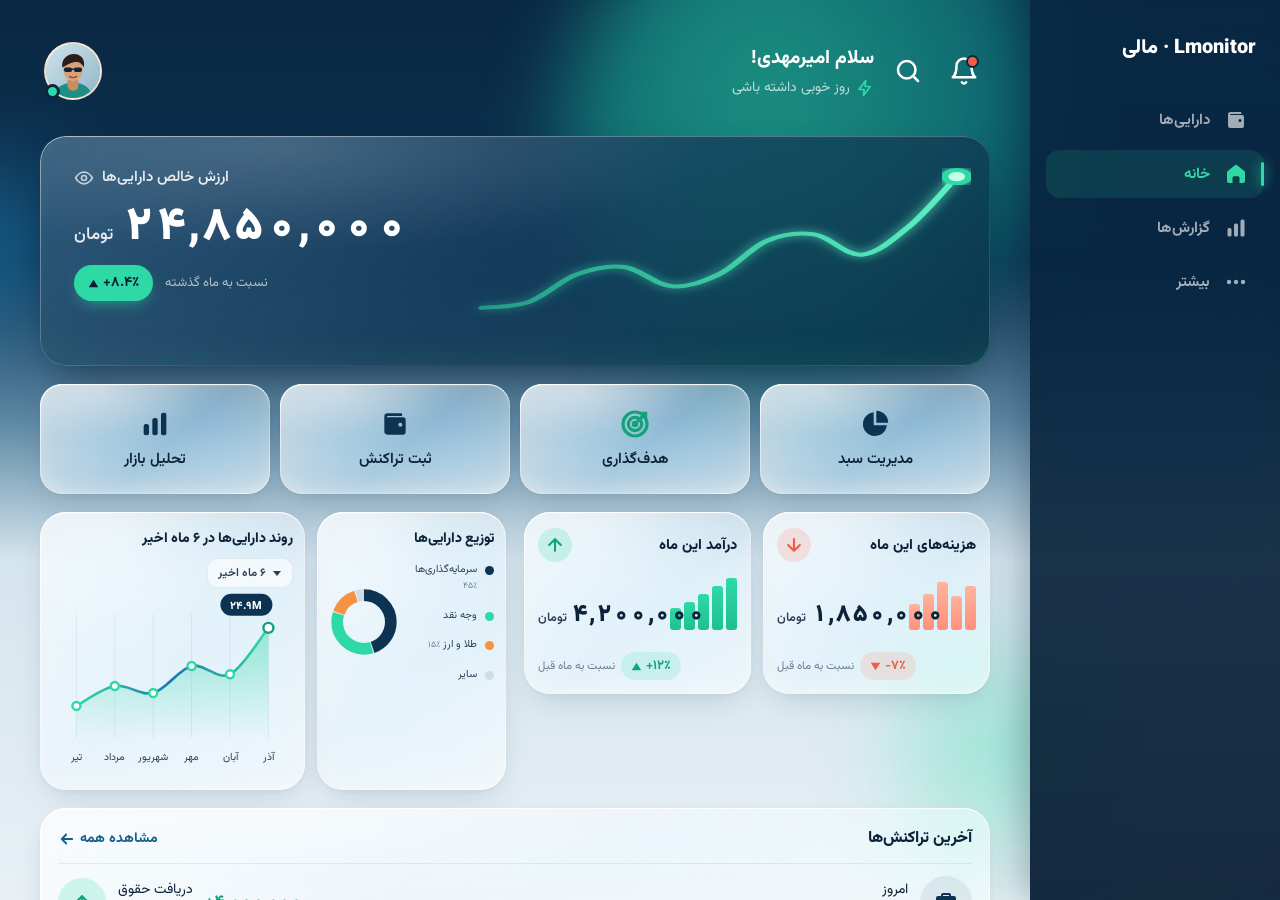
==== commit 01fe9955: "Add investment section, 3D road scenery on goals dashboard, desktop and iPhone layouts Co-Authored-B" ====
--- a/finance-app/index.html
+++ b/finance-app/index.html
@@ -4,6 +4,10 @@
   <meta charset="utf-8">
   <meta name="viewport" content="width=device-width, initial-scale=1, viewport-fit=cover">
   <meta name="theme-color" content="#0a2741">
+  <meta name="apple-mobile-web-app-capable" content="yes">
+  <meta name="mobile-web-app-capable" content="yes">
+  <meta name="apple-mobile-web-app-status-bar-style" content="black-translucent">
+  <meta name="apple-mobile-web-app-title" content="اهداف مالی">
   <title>اهداف هوشمند مالی</title>
   <link rel="preconnect" href="https://fonts.googleapis.com">
   <link rel="preconnect" href="https://fonts.gstatic.com" crossorigin>
@@ -33,7 +37,7 @@
     <div id="overlay-slot"></div>
 
     <nav class="bottom-nav" id="nav" aria-label="منوی اصلی">
-      <button class="nav-btn" data-nav="assets">
+      <button class="nav-btn" data-nav="invest">
         <svg width="30" height="30" viewBox="0 0 24 24" fill="currentColor"><path d="M4 6.5A2.5 2.5 0 0 1 6.5 4h10a1 1 0 0 1 0 2h-10a.5.5 0 0 0 0 1H18a2 2 0 0 1 2 2v9a2 2 0 0 1-2 2H6.5A2.5 2.5 0 0 1 4 17.5v-11Zm12 7.5a1.5 1.5 0 1 0 0-3 1.5 1.5 0 0 0 0 3Z"/></svg>
         دارایی‌ها
       </button>
@@ -56,6 +60,7 @@
 
   <script src="js/engine.js"></script>
   <script src="js/data.js"></script>
+  <script src="js/invest.js"></script>
   <script src="js/app.js"></script>
 </body>
 </html>
--- a/finance-app/css/styles.css
+++ b/finance-app/css/styles.css
@@ -81,7 +81,7 @@
   position: absolute; inset: 0; z-index: -1; overflow: hidden;
   background: linear-gradient(180deg, var(--navy-800) 0%, var(--navy-700) 22%, #2c5d7d 34%, #b9d3e1 46%, #e4eef4 58%, #e8f0f5 100%);
 }
-.view-goals .liquid-bg, .view-goal .liquid-bg, .view-achievements .liquid-bg, .view-assets .liquid-bg {
+.view-goals .liquid-bg, .view-goal .liquid-bg, .view-achievements .liquid-bg, .view-assets .liquid-bg, .view-invest .liquid-bg {
   background: linear-gradient(180deg, var(--navy-800) 0%, var(--navy-700) 16%, #3b6c8a 28%, #c4dae6 40%, #e6eff4 54%, #e8f0f5 100%);
 }
 .blob {
@@ -131,7 +131,7 @@
 /* dark glass (cards on the navy area) */
 .glass-dark {
   color: #fff;
-  background: linear-gradient(140deg, rgba(255,255,255,.14) 0%, rgba(255,255,255,.04) 50%, rgba(47,217,166,.06) 100%);
+  background: linear-gradient(140deg, rgba(255,255,255,.14) 0%, rgba(255,255,255,.04) 50%, rgba(47,217,166,.06) 100%), linear-gradient(160deg, rgba(18,66,102,.82), rgba(8,32,54,.78));
   -webkit-backdrop-filter: blur(26px) saturate(160%);
   backdrop-filter: blur(26px) saturate(160%);
   box-shadow:
@@ -594,3 +594,187 @@
 /* view transitions */
 .view { animation: viewIn .45s var(--ease); }
 @keyframes viewIn { from { opacity: 0; transform: translateY(14px); } to { opacity: 1; transform: none; } }
+
+/* ---------------------------------------------------------------------
+   3D roadmap
+   --------------------------------------------------------------------- */
+.road3d-card { padding-bottom: 6px; background: linear-gradient(160deg, rgba(13,51,82,.92), rgba(7,29,51,.88)) !important; }
+.road3d { height: 370px; perspective: 800px; perspective-origin: 50% 10%; display: grid; justify-content: center; overflow: hidden; }
+.road3d .plane {
+  position: relative; width: 300px; height: 430px; margin-top: -70px;
+  transform-style: preserve-3d; transform: rotateX(58deg) rotateZ(var(--rz, 0deg));
+  border-radius: 40px;
+  background: radial-gradient(60% 50% at 50% 60%, rgba(47,217,166,.16), transparent 70%),
+              repeating-linear-gradient(0deg, rgba(255,255,255,.05) 0 1px, transparent 1px 30px),
+              repeating-linear-gradient(90deg, rgba(255,255,255,.05) 0 1px, transparent 1px 30px);
+  animation: sway 9s ease-in-out infinite alternate;
+}
+@keyframes sway { from { --rz: -6deg; transform: rotateX(58deg) rotateZ(-6deg); } to { transform: rotateX(58deg) rotateZ(6deg); } }
+.road3d svg { position: absolute; inset: 0; }
+.road-prog { filter: drop-shadow(0 0 6px rgba(47,217,166,.8)); transition: stroke-dasharray 1.2s var(--ease); }
+.pin { position: absolute; width: 0; height: 0; transform-style: preserve-3d; }
+.pin .pin-up {
+  position: absolute; left: 0; bottom: 0; transform-origin: 50% 100%;
+  transform: translateX(-50%) rotateX(-58deg); display: flex; flex-direction: column; align-items: center; gap: 4px;
+}
+.pin .shadow { position: absolute; left: -16px; top: -6px; width: 32px; height: 12px; border-radius: 50%; background: rgba(0,0,0,.35); filter: blur(3px); }
+.pin .orb {
+  width: 46px; height: 46px; border-radius: 50%; display: grid; place-items: center; font-weight: 900; font-size: 12.5px; color: #fff;
+  background: radial-gradient(circle at 32% 28%, rgba(255,255,255,.55), rgba(255,255,255,.08) 45%, rgba(18,66,102,.9));
+  border: 1px solid rgba(255,255,255,.35); box-shadow: 0 10px 20px rgba(0,0,0,.35);
+  order: -1;
+}
+.pin .orb .emoji { font-size: 22px; }
+.pin .orb img { width: 80%; height: 80%; border-radius: 50%; object-fit: cover; }
+.pin.done .orb { background: radial-gradient(circle at 32% 28%, #c9ffee, #2fd9a6 45%, #12a37b); color: var(--navy-900); }
+.pin.current .orb { box-shadow: 0 0 0 6px rgba(47,217,166,.25), 0 0 24px rgba(47,217,166,.7); animation: hop 1.6s ease-in-out infinite; }
+@keyframes hop { 50% { transform: translateY(-6px); } }
+.pin .lbl { font-size: 10.5px; font-weight: 700; color: #fff; white-space: nowrap; padding: 2px 8px; border-radius: 999px; background: rgba(7,29,51,.55); }
+.pin.start .lbl { background: var(--mint); color: var(--navy-900); }
+@media (prefers-reduced-motion: reduce) { .road3d .plane, .pin.current .orb { animation: none; } }
+
+/* ---------------------------------------------------------------------
+   3D roadmap scenery
+   --------------------------------------------------------------------- */
+.road3d { position: relative; }
+.road3d-card[data-open] { cursor: pointer; }
+.road3d .sky { position: absolute; inset: 0 0 auto 0; height: 120px; pointer-events: none; z-index: 0; }
+.road3d .mountains { position: absolute; left: -10%; width: 120%; bottom: 0; height: 70px; }
+.road3d .moon { position: absolute; top: 10px; left: 22px; width: 26px; height: 26px; border-radius: 50%; background: radial-gradient(circle at 35% 35%, #fffbe6, #f2d58a); box-shadow: 0 0 24px rgba(255,231,160,.6); }
+.road3d .star { position: absolute; width: 3px; height: 3px; border-radius: 50%; background: #fff; animation: twinkle 2.6s ease-in-out infinite; }
+.road3d .s1 { top: 18px; right: 30%; } .road3d .s2 { top: 44px; right: 12%; animation-delay: .8s; } .road3d .s3 { top: 30px; left: 40%; animation-delay: 1.5s; }
+@keyframes twinkle { 50% { opacity: .2; transform: scale(.5); } }
+.road3d .cloud { position: absolute; font-size: 26px; opacity: .55; filter: blur(.3px); animation: drift 22s linear infinite; }
+.road3d .c1 { top: 8px; } .road3d .c2 { top: 48px; font-size: 20px; animation-duration: 30s; animation-delay: -12s; } .road3d .c3 { top: 26px; font-size: 32px; animation-duration: 38s; animation-delay: -25s; opacity: .35; }
+@keyframes drift { from { right: -60px; } to { right: 110%; } }
+.road3d .plane { z-index: 1; }
+.sprite { position: absolute; width: 0; height: 0; transform-style: preserve-3d; pointer-events: none; }
+.sprite .pin-up { font-size: 26px; line-height: 1; filter: drop-shadow(0 6px 6px rgba(0,0,0,.35)); }
+.sprite .shadow { position: absolute; left: -12px; top: -4px; width: 24px; height: 9px; border-radius: 50%; background: rgba(0,0,0,.3); filter: blur(3px); }
+.sprite.sm .pin-up { font-size: 19px; }
+.sprite.rock .pin-up, .sprite.flower .pin-up { font-size: 16px; }
+.sprite.flag .pin-up { font-size: 30px; animation: wave 1.8s ease-in-out infinite; transform-origin: 50% 100%; }
+@keyframes wave { 50% { transform: translateX(-50%) rotateX(-58deg) rotateZ(6deg); } }
+.sprite.spark .pin-up { font-size: 16px; animation: twinkle 1.8s ease-in-out infinite; }
+.sprite.spark.d2 .pin-up { animation-delay: .9s; }
+.sprite.coin .pin-up { font-size: 16px; animation: coin 1.6s ease-in-out infinite; }
+.sprite.coin { animation: none; }
+@keyframes coin { 50% { transform: translateX(-50%) rotateX(-58deg) translateY(-7px) rotateY(180deg); } }
+.walker { z-index: 5; transition: left 1.2s var(--ease), top 1.2s var(--ease); }
+.walker .me { width: 34px; height: 34px; border-radius: 50%; overflow: hidden; border: 3px solid var(--mint); box-shadow: 0 0 0 4px rgba(47,217,166,.25), 0 8px 16px rgba(0,0,0,.4); order: -1; animation: hop 1.4s ease-in-out infinite; }
+.walker .me svg { width: 100%; height: 100%; display: block; }
+.walker .pin-up { display: flex; flex-direction: column; align-items: center; gap: 3px; transform: translateX(-50%) rotateX(-58deg) translateY(-8px); }
+.pin .lbl.you, .walker .lbl { background: var(--mint); color: var(--navy-900); font-size: 10px; padding: 1px 7px; border-radius: 999px; font-weight: 800; }
+.pin .gift { font-size: 16px; position: absolute; top: -6px; left: 30px; animation: hop 2s ease-in-out infinite; }
+.road-tabs { display: flex; gap: 8px; overflow-x: auto; scrollbar-width: none; margin: 0 0 10px; padding-bottom: 2px; }
+.road-tabs button { flex-shrink: 0; padding: 8px 14px; border-radius: 999px; font-size: 13px; font-weight: 700; background: rgba(255,255,255,.55); border: 1px solid rgba(255,255,255,.8); color: var(--navy-700); backdrop-filter: blur(10px); }
+.road-tabs button.on { background: var(--navy-700); color: #fff; border-color: var(--navy-700); }
+
+/* ---------------------------------------------------------------------
+   Investments
+   --------------------------------------------------------------------- */
+.itabs { display: flex; gap: 6px; overflow-x: auto; scrollbar-width: none; margin-bottom: 10px; padding: 4px; border-radius: 16px; background: rgba(255,255,255,.12); backdrop-filter: blur(12px); }
+.itabs::-webkit-scrollbar, .road-tabs::-webkit-scrollbar { display: none; }
+.itabs button { flex-shrink: 0; padding: 8px 13px; border-radius: 12px; font-size: 13px; font-weight: 700; color: rgba(255,255,255,.8); }
+.itabs button.on { background: #fff; color: var(--navy-700); box-shadow: 0 4px 12px rgba(0,0,0,.15); }
+.disclaimer { font-size: 12px; line-height: 1.9; padding: 10px 12px; border-radius: 14px; margin-bottom: 12px; background: rgba(255,255,255,.55); color: var(--ink-2); border: 1px solid rgba(255,255,255,.7); backdrop-filter: blur(12px); }
+.inv-hero .big { font-size: 28px; font-weight: 900; margin: 8px 0 10px; }
+.cls-bars { display: grid; gap: 10px; }
+.cls-bars .r { display: grid; grid-template-columns: 108px 1fr 62px; align-items: center; gap: 8px; font-size: 12px; }
+.cls-bars .r span { display: flex; align-items: center; gap: 6px; }
+.cls-bars .r span i, .dotc { width: 9px; height: 9px; border-radius: 50%; display: inline-block; }
+.dotc { margin-left: 6px; }
+.cls-bars .track { position: relative; height: 10px; border-radius: 10px; background: rgba(13,51,82,.07); }
+.cls-bars .track b { display: block; height: 100%; border-radius: inherit; transition: width .6s var(--ease); }
+.cls-bars .track em { position: absolute; top: -4px; width: 2px; height: 18px; background: var(--ink); border-radius: 2px; }
+.cls-bars small { color: var(--muted); text-align: left; }
+.sugg { display: flex; gap: 10px; padding: 12px; border-radius: 16px; margin-bottom: 8px; background: rgba(255,255,255,.5); box-shadow: inset 4px 0 0 var(--ocean-2); }
+.sugg.coral { box-shadow: inset 4px 0 0 var(--coral); } .sugg.red { box-shadow: inset 4px 0 0 #e23b3b; } .sugg.amber { box-shadow: inset 4px 0 0 var(--amber); } .sugg.mint { box-shadow: inset 4px 0 0 var(--mint); }
+.sugg > span { font-size: 22px; }
+.sugg p { margin: 4px 0 0; font-size: 12.5px; line-height: 1.8; color: var(--ink-2); }
+.quiz { padding: 10px 0; border-top: 1px solid var(--line); }
+.quiz:first-of-type { border-top: 0; }
+.quiz p { margin: 0 0 8px; font-size: 13.5px; font-weight: 700; }
+.quiz .opts { display: grid; grid-template-columns: 1fr 1fr; gap: 6px; }
+.quiz .opts button { padding: 9px 8px; border-radius: 12px; font-size: 12px; background: rgba(255,255,255,.6); border: 1.5px solid transparent; }
+.quiz .opts button.on { border-color: var(--mint-2); background: rgba(47,217,166,.14); font-weight: 800; }
+.meter { display: grid; grid-template-columns: 80px 1fr 34px; gap: 8px; align-items: center; font-size: 12px; margin: 8px 0; }
+.meter > div { height: 8px; border-radius: 8px; background: rgba(255,255,255,.15); overflow: hidden; }
+.meter.light > div { background: rgba(13,51,82,.08); }
+.meter i { display: block; height: 100%; background: var(--mint); border-radius: inherit; }
+.hold-top { display: flex; justify-content: space-between; gap: 10px; }
+.hold-grid { display: grid; grid-template-columns: 1fr 1fr; gap: 6px 12px; margin-top: 10px; font-size: 12px; color: var(--muted); }
+.hold-grid b { color: var(--ink); }
+.src { font-size: 10.5px; color: var(--muted); margin-top: 10px; }
+.riskdots { display: flex; gap: 3px; }
+.riskdots i { width: 8px; height: 8px; border-radius: 50%; background: rgba(13,51,82,.12); }
+.riskdots i.on { background: var(--coral); }
+.cat-row { padding: 8px 0; border-top: 1px solid var(--line); font-size: 12.5px; display: grid; gap: 2px; }
+.cat-row span { color: var(--muted); font-size: 11.5px; }
+.mrow { display: grid; grid-template-columns: 1fr auto auto; align-items: center; gap: 10px; padding: 10px 0; border-top: 1px solid var(--line); font-size: 13px; }
+.mrow small { display: block; color: var(--muted); font-size: 10.5px; margin-top: 2px; }
+.mrow .num { text-align: left; font-weight: 800; }
+.tag-h { font-size: 10.5px; font-weight: 700; padding: 3px 8px; border-radius: 999px; background: rgba(29,119,172,.12); color: var(--ocean); }
+.signal p { margin: 4px 0; font-size: 13px; line-height: 1.8; }
+.cmp { display: grid; grid-template-columns: 96px 1fr 52px; gap: 8px; align-items: center; font-size: 12.5px; margin: 10px 0; }
+.cmp > div { height: 12px; border-radius: 10px; background: rgba(13,51,82,.07); overflow: hidden; }
+.cmp i { display: block; height: 100%; background: #9fb6c6; border-radius: inherit; }
+.cmp.mine i { background: linear-gradient(90deg, var(--mint), var(--ocean-2)); }
+.cmp.mine span { font-weight: 800; }
+
+/* ---------------------------------------------------------------------
+   iPhone (real device): no fake status bar, safe areas, no input zoom
+   --------------------------------------------------------------------- */
+@media (max-width: 519px) {
+  .statusbar { visibility: hidden; height: env(safe-area-inset-top, 0px); padding: 0; overflow: hidden; }
+  .phone { min-height: 100vh; min-height: 100dvh; }
+  .scroll { padding-top: max(10px, env(safe-area-inset-top)); padding-bottom: calc(130px + env(safe-area-inset-bottom)); }
+  .input, select.input { font-size: 16px; }
+  .sheet { padding-bottom: calc(28px + env(safe-area-inset-bottom)); }
+  .fab { bottom: calc(108px + env(safe-area-inset-bottom)); }
+}
+
+/* ---------------------------------------------------------------------
+   Desktop: full-width app, sidebar navigation, two-column content
+   --------------------------------------------------------------------- */
+@media (min-width: 1024px) {
+  body { padding: 0; display: block; }
+  .phone { max-width: none; height: 100vh; min-height: 0; max-height: none; border-radius: 0; box-shadow: none; }
+  .statusbar { display: none; }
+  .liquid-bg { background: linear-gradient(180deg, var(--navy-800) 0%, var(--navy-700) 260px, #5d88a3 420px, #d5e5ee 560px, #e8f0f5 100%) !important; }
+  .blob.b1 { width: 520px; height: 520px; right: 200px; } .blob.b3 { right: 10%; top: 600px; } .blob.b4 { left: 20%; top: 900px; }
+  .scroll { right: 250px; padding: 28px 40px 60px; }
+  #view { max-width: 1180px; margin: 0 auto; }
+  .view { display: grid; grid-template-columns: repeat(2, minmax(0, 1fr)); gap: 18px; align-items: start; }
+  .view > * { margin: 0 !important; min-width: 0; }
+  .view > .header, .view > .topbar, .view > .networth, .view > .actions, .view > .section-title, .view > .itabs, .view > .disclaimer,
+  .view > .game-strip, .view > .alert, .view > .road-tabs, .view > .detail-hero, .view > .level-card, .view > .road3d-card { grid-column: 1 / -1; }
+  .view-home .view > .tx, .view-home .view > article:last-child { grid-column: 1 / -1; }
+  .networth { min-height: 230px; padding: 30px 34px; }
+  .networth .amount b { font-size: 46px; }
+  .networth .spark { width: 55%; height: 200px; }
+  .actions { grid-template-columns: repeat(4, 1fr); }
+  .action { height: 110px; font-size: 15px; }
+  .row-charts { grid-template-columns: 1fr 1.4fr; }
+  .stat .val b { font-size: 24px; } .stat .bars { top: 54px; height: 64px; } .stat .bars i { width: 11px; }
+  .road3d { height: 460px; perspective: 1000px; }
+  .road3d .plane { transform: rotateX(58deg) scale(1.25); margin-top: -40px; }
+  @keyframes sway { from { transform: rotateX(58deg) scale(1.25) rotateZ(-6deg); } to { transform: rotateX(58deg) scale(1.25) rotateZ(6deg); } }
+  .road3d .sky { height: 150px; }
+  .badges { grid-template-columns: repeat(4, 1fr); }
+  .bottom-nav {
+    left: auto; right: 0; top: 0; bottom: 0; width: 250px; display: flex; flex-direction: column; gap: 6px;
+    padding: 96px 16px 24px; border-radius: 0 0 0 0; box-shadow: -10px 0 30px rgba(7,29,51,.25);
+  }
+  .bottom-nav::before { content: 'Lmonitor · مالی'; position: absolute; top: 32px; right: 24px; color: #fff; font-weight: 900; font-size: 20px; }
+  .nav-btn { flex-direction: row; justify-content: flex-start; gap: 14px; padding: 12px 16px; border-radius: 14px; font-size: 15px; }
+  .nav-btn svg { width: 24px; height: 24px; }
+  .nav-btn.active { background: rgba(47,217,166,.12); }
+  .nav-btn.active::after { bottom: auto; top: 25%; right: 0; width: 3px; height: 50%; }
+  .fab { bottom: 32px; left: 36px; }
+  .toast { top: 24px; }
+  .sheet { left: 50%; right: auto; bottom: auto; top: 50%; width: 560px; max-height: 86vh; border-radius: 28px; opacity: 0; transform: translate(-50%, -46%); transition: transform .35s var(--ease), opacity .35s; }
+  .sheet.open { opacity: 1; transform: translate(-50%, -50%); }
+  .sheet .grab { display: none; }
+  .celebrate .glass-dark { max-width: 420px; }
+}
